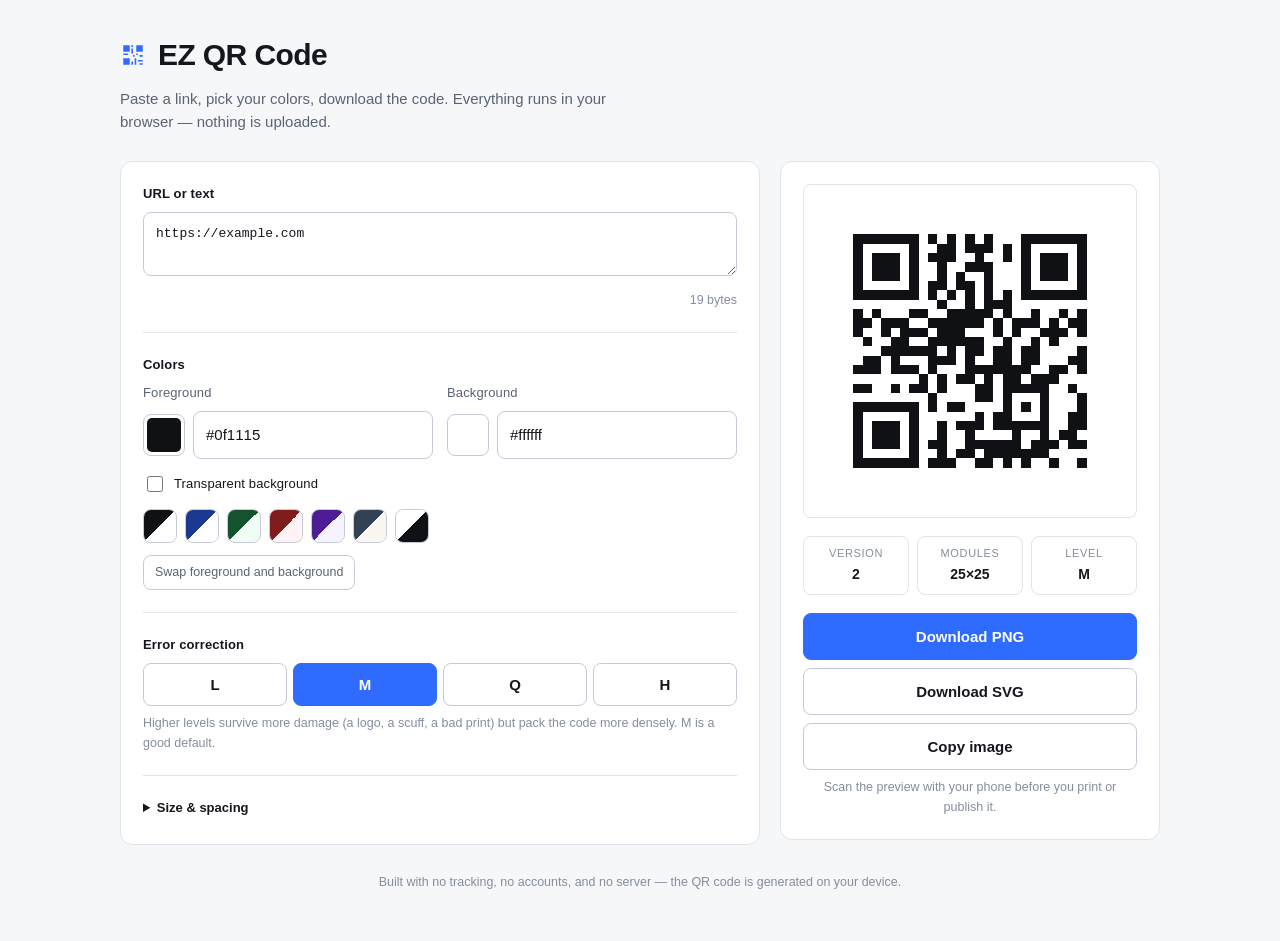
==== public/index.html @ 4f0d3656 "Add EZ QR Code: custom-color QR generator A dependency-free static site that turns a URL into a QR c" ====
<!DOCTYPE html>
<html lang="en">
  <head>
    <meta charset="utf-8" />
    <meta name="viewport" content="width=device-width, initial-scale=1" />
    <title>EZ QR Code — free custom-color QR code generator</title>
    <meta
      name="description"
      content="Paste a URL, pick your colors with a hex code, and download a QR code as PNG or SVG. Free, no sign-up, works offline."
    />
    <meta name="color-scheme" content="dark light" />
    <link rel="stylesheet" href="styles.css" />
    <link
      rel="icon"
      href="data:image/svg+xml,%3Csvg xmlns='http://www.w3.org/2000/svg' viewBox='0 0 16 16'%3E%3Crect width='16' height='16' fill='%230f1115'/%3E%3Cpath fill='%23fff' d='M2 2h4v4H2zM10 2h4v4h-4zM2 10h4v4H2zM7 2h1v1H7zM7 4h1v3H7zM2 7h3v1H2zM8 8h1v1H8zM10 7h1v1h-1zM12 8h2v1h-2zM7 12h1v2H7zM9 10h1v4H9zM11 11h3v1h-3zM12 13h2v1h-2z'/%3E%3C/svg%3E"
    />
  </head>
  <body>
    <div class="app">
      <header class="masthead">
        <h1>
          <span class="mark" aria-hidden="true"></span>
          EZ QR Code
        </h1>
        <p class="tagline">
          Paste a link, pick your colors, download the code. Everything runs in
          your browser — nothing is uploaded.
        </p>
      </header>

      <main class="layout">
        <!-- ------------------------------ Controls ------------------------------ -->
        <section class="panel controls" aria-label="QR code settings">
          <div class="field">
            <label for="content">URL or text</label>
            <textarea
              id="content"
              rows="2"
              spellcheck="false"
              autocapitalize="off"
              autocorrect="off"
              placeholder="https://example.com"
            >https://example.com</textarea>
            <div class="row-between">
              <p class="hint" id="content-hint"></p>
              <p class="hint counter" id="content-counter"></p>
            </div>
            <button type="button" class="ghost-btn hidden" id="add-scheme">
              Add https:// for me
            </button>
          </div>

          <div class="field">
            <span class="label">Colors</span>
            <div class="color-grid">
              <div class="color-field">
                <span class="sub-label" id="fg-label">Foreground</span>
                <div class="color-input">
                  <input
                    type="color"
                    id="fg-picker"
                    value="#0f1115"
                    aria-label="Pick foreground color"
                  />
                  <input
                    type="text"
                    id="fg-hex"
                    class="hex"
                    value="#0f1115"
                    spellcheck="false"
                    autocapitalize="off"
                    autocorrect="off"
                    aria-labelledby="fg-label"
                    aria-describedby="fg-error"
                  />
                </div>
                <p class="error hidden" id="fg-error"></p>
              </div>

              <div class="color-field">
                <span class="sub-label" id="bg-label">Background</span>
                <div class="color-input">
                  <input
                    type="color"
                    id="bg-picker"
                    value="#ffffff"
                    aria-label="Pick background color"
                  />
                  <input
                    type="text"
                    id="bg-hex"
                    class="hex"
                    value="#ffffff"
                    spellcheck="false"
                    autocapitalize="off"
                    autocorrect="off"
                    aria-labelledby="bg-label"
                    aria-describedby="bg-error"
                  />
                </div>
                <p class="error hidden" id="bg-error"></p>
              </div>
            </div>

            <label class="checkbox">
              <input type="checkbox" id="transparent" />
              <span>Transparent background</span>
            </label>

            <div class="presets" id="presets" role="group" aria-label="Color presets"></div>

            <button type="button" class="ghost-btn" id="swap">
              Swap foreground and background
            </button>

            <p class="notice hidden" id="contrast-notice" role="status"></p>
          </div>

          <div class="field">
            <span class="label" id="ecl-label">Error correction</span>
            <div class="segmented" role="radiogroup" aria-labelledby="ecl-label" id="ecl">
              <button type="button" role="radio" data-ecl="L" aria-checked="false">L</button>
              <button type="button" role="radio" data-ecl="M" aria-checked="true" class="active">M</button>
              <button type="button" role="radio" data-ecl="Q" aria-checked="false">Q</button>
              <button type="button" role="radio" data-ecl="H" aria-checked="false">H</button>
            </div>
            <p class="hint">
              Higher levels survive more damage (a logo, a scuff, a bad print)
              but pack the code more densely. M is a good default.
            </p>
          </div>

          <details class="field advanced">
            <summary>Size &amp; spacing</summary>
            <div class="slider-field">
              <label for="size">
                Export size <output id="size-out">1024</output> px
              </label>
              <input
                type="range"
                id="size"
                min="128"
                max="2048"
                step="32"
                value="1024"
              />
            </div>
            <div class="slider-field">
              <label for="margin">
                Quiet zone <output id="margin-out">4</output> modules
              </label>
              <input type="range" id="margin" min="0" max="12" step="1" value="4" />
            </div>
            <p class="hint">
              The quiet zone is the blank border around the code. The spec asks
              for at least 4 modules; going below that can stop scanners from
              finding the code.
            </p>
          </details>
        </section>

        <!-- ------------------------------ Preview ------------------------------ -->
        <section class="panel preview" aria-label="QR code preview">
          <div class="canvas-wrap" id="canvas-wrap">
            <canvas id="canvas" width="512" height="512" role="img" aria-label="QR code preview"></canvas>
          </div>

          <p class="error-box hidden" id="encode-error" role="alert"></p>

          <dl class="meta" id="meta">
            <div><dt>Version</dt><dd id="meta-version">—</dd></div>
            <div><dt>Modules</dt><dd id="meta-modules">—</dd></div>
            <div><dt>Level</dt><dd id="meta-ecl">—</dd></div>
          </dl>

          <div class="actions">
            <button type="button" id="download-png" class="primary-btn">
              Download PNG
            </button>
            <button type="button" id="download-svg" class="secondary-btn">
              Download SVG
            </button>
            <button type="button" id="copy" class="secondary-btn">
              Copy image
            </button>
          </div>
          <p class="hint center" id="action-status" role="status"></p>
          <p class="hint center">
            Scan the preview with your phone before you print or publish it.
          </p>
        </section>
      </main>

      <footer class="footer">
        <p>
          Built with no tracking, no accounts, and no server — the QR code is
          generated on your device.
        </p>
      </footer>
    </div>

    <script src="qr.js"></script>
    <script src="app.js"></script>
  </body>
</html>
---- public/styles.css ----
:root {
  --bg: #0b0d11;
  --bg-elevated: #14171d;
  --bg-input: #0f1218;
  --border: #262b34;
  --border-strong: #39404c;
  --text: #e8ecf2;
  --text-muted: #9aa4b2;
  --text-faint: #6b7482;
  --accent: #5b8cff;
  --accent-hover: #7aa2ff;
  --accent-contrast: #071022;
  --danger: #ff6b6b;
  --warning: #ffc75a;
  --radius: 12px;
  --radius-sm: 8px;
}

@media (prefers-color-scheme: light) {
  :root {
    --bg: #f6f7f9;
    --bg-elevated: #ffffff;
    --bg-input: #ffffff;
    --border: #e0e4ea;
    --border-strong: #c4cbd6;
    --text: #14171d;
    --text-muted: #5a6472;
    --text-faint: #858e9c;
    --accent: #2f6bff;
    --accent-hover: #1d57e8;
    --accent-contrast: #ffffff;
    --danger: #c92a2a;
    --warning: #9a6700;
  }
}

* {
  box-sizing: border-box;
}

html {
  -webkit-text-size-adjust: 100%;
}

body {
  margin: 0;
  padding: 32px 20px 48px;
  background: var(--bg);
  color: var(--text);
  font: 15px/1.55 ui-sans-serif, -apple-system, BlinkMacSystemFont, "Segoe UI",
    Roboto, Helvetica, Arial, sans-serif;
  -webkit-font-smoothing: antialiased;
}

.app {
  max-width: 1040px;
  margin: 0 auto;
}

/* ------------------------------ Masthead ------------------------------ */

.masthead h1 {
  display: flex;
  align-items: center;
  gap: 12px;
  margin: 0 0 8px;
  font-size: 30px;
  letter-spacing: -0.02em;
}

.mark {
  width: 26px;
  height: 26px;
  flex: none;
  border-radius: 6px;
  background-color: var(--accent);
  -webkit-mask: var(--mark-svg) center / contain no-repeat;
  mask: var(--mark-svg) center / contain no-repeat;
  --mark-svg: url("data:image/svg+xml,%3Csvg xmlns='http://www.w3.org/2000/svg' viewBox='0 0 16 16'%3E%3Cpath d='M2 2h4v4H2zM10 2h4v4h-4zM2 10h4v4H2zM7 2h1v1H7zM7 4h1v3H7zM2 7h3v1H2zM8 8h1v1H8zM10 7h1v1h-1zM12 8h2v1h-2zM7 12h1v2H7zM9 10h1v4H9zM11 11h3v1h-3zM12 13h2v1h-2z'/%3E%3C/svg%3E");
}

.tagline {
  margin: 0 0 28px;
  max-width: 62ch;
  color: var(--text-muted);
}

/* ------------------------------ Layout ------------------------------ */

.layout {
  display: grid;
  grid-template-columns: minmax(0, 1fr) minmax(0, 380px);
  gap: 20px;
  align-items: start;
}

@media (max-width: 860px) {
  .layout {
    grid-template-columns: minmax(0, 1fr);
  }
  .preview {
    order: -1;
  }
}

.panel {
  background: var(--bg-elevated);
  border: 1px solid var(--border);
  border-radius: var(--radius);
  padding: 22px;
}

.preview {
  position: sticky;
  top: 20px;
}

@media (max-width: 860px) {
  .preview {
    position: static;
  }
}

/* ------------------------------ Fields ------------------------------ */

.field {
  padding-bottom: 22px;
  margin-bottom: 22px;
  border-bottom: 1px solid var(--border);
}

.field:last-child {
  padding-bottom: 0;
  margin-bottom: 0;
  border-bottom: none;
}

label,
.label,
.sub-label {
  display: block;
  font-size: 13px;
  font-weight: 600;
  letter-spacing: 0.01em;
  margin-bottom: 8px;
}

.sub-label {
  color: var(--text-muted);
  font-weight: 500;
}

textarea,
input[type="text"] {
  width: 100%;
  padding: 11px 12px;
  background: var(--bg-input);
  border: 1px solid var(--border-strong);
  border-radius: var(--radius-sm);
  color: var(--text);
  font: inherit;
  resize: vertical;
}

textarea {
  font-family: ui-monospace, SFMono-Regular, Menlo, Consolas, monospace;
  font-size: 13px;
  min-height: 62px;
}

textarea:focus-visible,
input:focus-visible,
button:focus-visible,
summary:focus-visible {
  outline: 2px solid var(--accent);
  outline-offset: 2px;
}

.row-between {
  display: flex;
  justify-content: space-between;
  align-items: baseline;
  gap: 12px;
}

.hint {
  margin: 8px 0 0;
  font-size: 12.5px;
  color: var(--text-faint);
}

.hint.center {
  text-align: center;
}

.counter {
  flex: none;
  font-variant-numeric: tabular-nums;
}

.error {
  margin: 6px 0 0;
  font-size: 12.5px;
  color: var(--danger);
}

.hidden {
  display: none !important;
}

/* ------------------------------ Colors ------------------------------ */

.color-grid {
  display: grid;
  grid-template-columns: 1fr 1fr;
  gap: 14px;
}

@media (max-width: 420px) {
  .color-grid {
    grid-template-columns: 1fr;
  }
}

.color-input {
  display: flex;
  align-items: center;
  gap: 8px;
}

input[type="color"] {
  width: 42px;
  height: 42px;
  flex: none;
  padding: 0;
  background: none;
  border: 1px solid var(--border-strong);
  border-radius: var(--radius-sm);
  cursor: pointer;
}

input[type="color"]::-webkit-color-swatch-wrapper {
  padding: 3px;
}

input[type="color"]::-webkit-color-swatch {
  border: none;
  border-radius: 5px;
}

input[type="color"]::-moz-color-swatch {
  border: none;
  border-radius: 5px;
}

.hex {
  font-family: ui-monospace, SFMono-Regular, Menlo, Consolas, monospace;
  font-size: 13px;
  text-transform: lowercase;
  min-width: 0;
}

.hex[aria-invalid="true"] {
  border-color: var(--danger);
}

.checkbox {
  display: flex;
  align-items: center;
  gap: 8px;
  margin: 14px 0 0;
  font-weight: 500;
  cursor: pointer;
}

.checkbox input {
  width: 16px;
  height: 16px;
  accent-color: var(--accent);
  cursor: pointer;
}

.presets {
  display: flex;
  flex-wrap: wrap;
  gap: 8px;
  margin-top: 14px;
}

.preset {
  width: 34px;
  height: 34px;
  padding: 0;
  border: 1px solid var(--border-strong);
  border-radius: var(--radius-sm);
  cursor: pointer;
  overflow: hidden;
  position: relative;
}

.preset::after {
  content: "";
  position: absolute;
  inset: 0;
  background: linear-gradient(
    135deg,
    var(--preset-fg) 0 50%,
    var(--preset-bg) 50% 100%
  );
}

.preset:hover {
  border-color: var(--accent);
}

.notice {
  margin: 14px 0 0;
  padding: 10px 12px;
  border-radius: var(--radius-sm);
  font-size: 12.5px;
  border: 1px solid currentColor;
}

.notice.warn {
  color: var(--warning);
}

.notice.bad {
  color: var(--danger);
}

/* ------------------------------ Buttons ------------------------------ */

button {
  font: inherit;
  color: inherit;
  cursor: pointer;
}

.ghost-btn {
  margin-top: 12px;
  padding: 7px 11px;
  background: transparent;
  border: 1px solid var(--border-strong);
  border-radius: var(--radius-sm);
  font-size: 12.5px;
  color: var(--text-muted);
}

.ghost-btn:hover {
  border-color: var(--accent);
  color: var(--text);
}

.segmented {
  display: grid;
  grid-template-columns: repeat(4, 1fr);
  gap: 6px;
}

.segmented button {
  padding: 9px 0;
  background: var(--bg-input);
  border: 1px solid var(--border-strong);
  border-radius: var(--radius-sm);
  font-weight: 600;
}

.segmented button:hover {
  border-color: var(--accent);
}

.segmented button.active {
  background: var(--accent);
  border-color: var(--accent);
  color: var(--accent-contrast);
}

.advanced summary {
  font-size: 13px;
  font-weight: 600;
  cursor: pointer;
  margin-bottom: 4px;
}

.slider-field {
  margin-top: 14px;
}

.slider-field label {
  color: var(--text-muted);
  font-weight: 500;
}

output {
  font-variant-numeric: tabular-nums;
  font-weight: 600;
  color: var(--text);
}

input[type="range"] {
  width: 100%;
  accent-color: var(--accent);
}

/* ------------------------------ Preview ------------------------------ */

.canvas-wrap {
  display: flex;
  align-items: center;
  justify-content: center;
  padding: 12px;
  border: 1px solid var(--border);
  border-radius: var(--radius-sm);
}

/* Checkerboard, shown only when the background is transparent. */
.canvas-wrap.is-transparent {
  background-image: linear-gradient(45deg, var(--border) 25%, transparent 25%),
    linear-gradient(-45deg, var(--border) 25%, transparent 25%),
    linear-gradient(45deg, transparent 75%, var(--border) 75%),
    linear-gradient(-45deg, transparent 75%, var(--border) 75%);
  background-size: 16px 16px;
  background-position: 0 0, 0 8px, 8px -8px, -8px 0;
}

canvas {
  display: block;
  width: 100%;
  height: auto;
  max-width: 320px;
  border-radius: 4px;
  image-rendering: pixelated;
}

.error-box {
  margin: 14px 0 0;
  padding: 11px 12px;
  border: 1px solid var(--danger);
  border-radius: var(--radius-sm);
  color: var(--danger);
  font-size: 13px;
}

.meta {
  display: grid;
  grid-template-columns: repeat(3, 1fr);
  gap: 8px;
  margin: 18px 0;
  padding: 0;
  text-align: center;
}

.meta div {
  padding: 8px 4px;
  background: var(--bg-input);
  border: 1px solid var(--border);
  border-radius: var(--radius-sm);
}

.meta dt {
  font-size: 11px;
  text-transform: uppercase;
  letter-spacing: 0.06em;
  color: var(--text-faint);
}

.meta dd {
  margin: 2px 0 0;
  font-size: 14px;
  font-weight: 600;
  font-variant-numeric: tabular-nums;
}

.actions {
  display: grid;
  gap: 8px;
}

.primary-btn,
.secondary-btn {
  padding: 11px 14px;
  border-radius: var(--radius-sm);
  font-weight: 600;
}

.primary-btn {
  background: var(--accent);
  border: 1px solid var(--accent);
  color: var(--accent-contrast);
}

.primary-btn:hover {
  background: var(--accent-hover);
  border-color: var(--accent-hover);
}

.secondary-btn {
  background: transparent;
  border: 1px solid var(--border-strong);
}

.secondary-btn:hover {
  border-color: var(--accent);
}

button[disabled] {
  opacity: 0.5;
  cursor: not-allowed;
}

/* ------------------------------ Footer ------------------------------ */

.footer {
  margin-top: 28px;
  text-align: center;
  font-size: 12.5px;
  color: var(--text-faint);
}

.footer p {
  margin: 0;
}
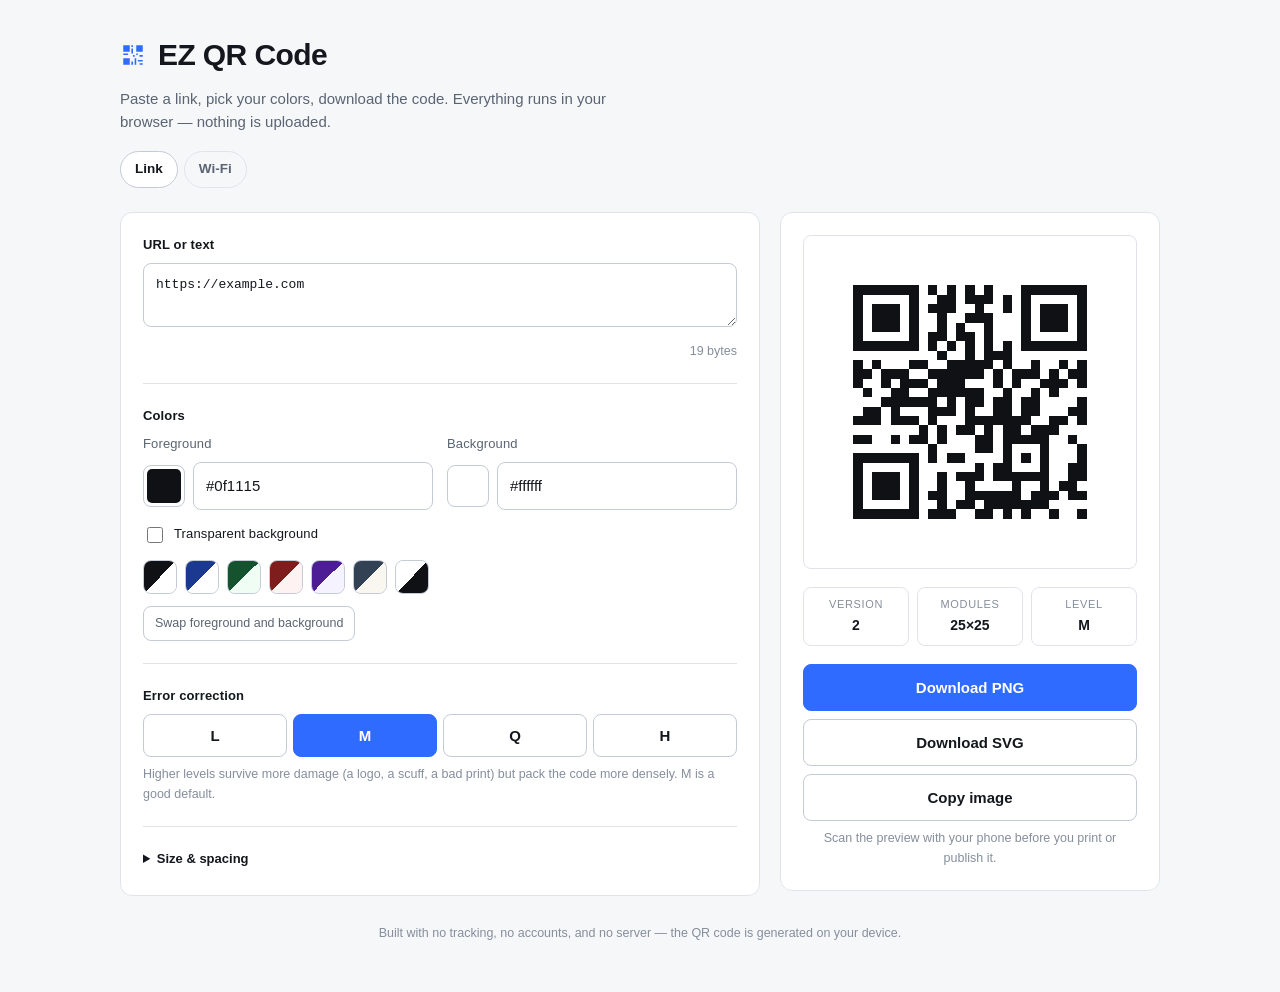
==== commit c8801ba6: "Add Wi-Fi QR code page at /wifi Guests scan the code to join a network instead of typing a password." ====
--- a/public/index.html
+++ b/public/index.html
@@ -26,11 +26,14 @@
           Paste a link, pick your colors, download the code. Everything runs in
           your browser — nothing is uploaded.
         </p>
+        <nav class="tabs" aria-label="QR code type">
+          <a href="/" aria-current="page">Link</a>
+          <a href="/wifi/">Wi-Fi</a>
+        </nav>
       </header>
 
       <main class="layout">
-        <!-- ------------------------------ Controls ------------------------------ -->
-        <section class="panel controls" aria-label="QR code settings">
+        <section class="panel controls" id="qr-controls" aria-label="QR code settings">
           <div class="field">
             <label for="content">URL or text</label>
             <textarea
@@ -49,146 +52,10 @@
               Add https:// for me
             </button>
           </div>
-
-          <div class="field">
-            <span class="label">Colors</span>
-            <div class="color-grid">
-              <div class="color-field">
-                <span class="sub-label" id="fg-label">Foreground</span>
-                <div class="color-input">
-                  <input
-                    type="color"
-                    id="fg-picker"
-                    value="#0f1115"
-                    aria-label="Pick foreground color"
-                  />
-                  <input
-                    type="text"
-                    id="fg-hex"
-                    class="hex"
-                    value="#0f1115"
-                    spellcheck="false"
-                    autocapitalize="off"
-                    autocorrect="off"
-                    aria-labelledby="fg-label"
-                    aria-describedby="fg-error"
-                  />
-                </div>
-                <p class="error hidden" id="fg-error"></p>
-              </div>
-
-              <div class="color-field">
-                <span class="sub-label" id="bg-label">Background</span>
-                <div class="color-input">
-                  <input
-                    type="color"
-                    id="bg-picker"
-                    value="#ffffff"
-                    aria-label="Pick background color"
-                  />
-                  <input
-                    type="text"
-                    id="bg-hex"
-                    class="hex"
-                    value="#ffffff"
-                    spellcheck="false"
-                    autocapitalize="off"
-                    autocorrect="off"
-                    aria-labelledby="bg-label"
-                    aria-describedby="bg-error"
-                  />
-                </div>
-                <p class="error hidden" id="bg-error"></p>
-              </div>
-            </div>
-
-            <label class="checkbox">
-              <input type="checkbox" id="transparent" />
-              <span>Transparent background</span>
-            </label>
-
-            <div class="presets" id="presets" role="group" aria-label="Color presets"></div>
-
-            <button type="button" class="ghost-btn" id="swap">
-              Swap foreground and background
-            </button>
-
-            <p class="notice hidden" id="contrast-notice" role="status"></p>
-          </div>
-
-          <div class="field">
-            <span class="label" id="ecl-label">Error correction</span>
-            <div class="segmented" role="radiogroup" aria-labelledby="ecl-label" id="ecl">
-              <button type="button" role="radio" data-ecl="L" aria-checked="false">L</button>
-              <button type="button" role="radio" data-ecl="M" aria-checked="true" class="active">M</button>
-              <button type="button" role="radio" data-ecl="Q" aria-checked="false">Q</button>
-              <button type="button" role="radio" data-ecl="H" aria-checked="false">H</button>
-            </div>
-            <p class="hint">
-              Higher levels survive more damage (a logo, a scuff, a bad print)
-              but pack the code more densely. M is a good default.
-            </p>
-          </div>
-
-          <details class="field advanced">
-            <summary>Size &amp; spacing</summary>
-            <div class="slider-field">
-              <label for="size">
-                Export size <output id="size-out">1024</output> px
-              </label>
-              <input
-                type="range"
-                id="size"
-                min="128"
-                max="2048"
-                step="32"
-                value="1024"
-              />
-            </div>
-            <div class="slider-field">
-              <label for="margin">
-                Quiet zone <output id="margin-out">4</output> modules
-              </label>
-              <input type="range" id="margin" min="0" max="12" step="1" value="4" />
-            </div>
-            <p class="hint">
-              The quiet zone is the blank border around the code. The spec asks
-              for at least 4 modules; going below that can stop scanners from
-              finding the code.
-            </p>
-          </details>
+          <!-- Colors, error correction and sizing are injected here by qr-ui.js -->
         </section>
 
-        <!-- ------------------------------ Preview ------------------------------ -->
-        <section class="panel preview" aria-label="QR code preview">
-          <div class="canvas-wrap" id="canvas-wrap">
-            <canvas id="canvas" width="512" height="512" role="img" aria-label="QR code preview"></canvas>
-          </div>
-
-          <p class="error-box hidden" id="encode-error" role="alert"></p>
-
-          <dl class="meta" id="meta">
-            <div><dt>Version</dt><dd id="meta-version">—</dd></div>
-            <div><dt>Modules</dt><dd id="meta-modules">—</dd></div>
-            <div><dt>Level</dt><dd id="meta-ecl">—</dd></div>
-          </dl>
-
-          <div class="actions">
-            <button type="button" id="download-png" class="primary-btn">
-              Download PNG
-            </button>
-            <button type="button" id="download-svg" class="secondary-btn">
-              Download SVG
-            </button>
-            <button type="button" id="copy" class="secondary-btn">
-              Copy image
-            </button>
-          </div>
-          <p class="hint center" id="action-status" role="status"></p>
-          <p class="hint center">
-            Scan the preview with your phone before you print or publish it.
-          </p>
-        </section>
+        <section class="panel preview" id="qr-preview" aria-label="QR code preview"></section>
       </main>
 
       <footer class="footer">
@@ -200,6 +67,7 @@
     </div>
 
     <script src="qr.js"></script>
-    <script src="app.js"></script>
+    <script src="qr-ui.js"></script>
+    <script src="link.js"></script>
   </body>
 </html>
--- a/public/styles.css
+++ b/public/styles.css
@@ -80,9 +80,38 @@
 }
 
 .tagline {
-  margin: 0 0 28px;
+  margin: 0 0 18px;
   max-width: 62ch;
   color: var(--text-muted);
+}
+
+/* ------------------------------ Page tabs ------------------------------ */
+
+.tabs {
+  display: flex;
+  gap: 6px;
+  margin-bottom: 24px;
+}
+
+.tabs a {
+  padding: 7px 14px;
+  border: 1px solid var(--border);
+  border-radius: 999px;
+  font-size: 13.5px;
+  font-weight: 600;
+  color: var(--text-muted);
+  text-decoration: none;
+}
+
+.tabs a:hover {
+  border-color: var(--accent);
+  color: var(--text);
+}
+
+.tabs a[aria-current="page"] {
+  background: var(--bg-elevated);
+  border-color: var(--border-strong);
+  color: var(--text);
 }
 
 /* ------------------------------ Layout ------------------------------ */
@@ -151,7 +180,8 @@
 }
 
 textarea,
-input[type="text"] {
+input[type="text"],
+input[type="password"] {
   width: 100%;
   padding: 11px 12px;
   background: var(--bg-input);
@@ -181,6 +211,40 @@
   justify-content: space-between;
   align-items: baseline;
   gap: 12px;
+}
+
+.label-row {
+  margin-top: 18px;
+}
+
+.label-row label {
+  margin-bottom: 0;
+}
+
+.label {
+  display: block;
+}
+
+.label.spaced {
+  margin-top: 20px;
+}
+
+.link-btn {
+  padding: 0;
+  background: none;
+  border: none;
+  font-size: 12.5px;
+  font-weight: 600;
+  color: var(--accent);
+}
+
+.link-btn:hover {
+  text-decoration: underline;
+}
+
+.link-btn[disabled] {
+  color: var(--text-faint);
+  text-decoration: none;
 }
 
 .hint {
@@ -376,6 +440,36 @@
   color: var(--accent-contrast);
 }
 
+/* The Wi-Fi security options need room for words, not single letters. */
+.segmented-wide {
+  grid-template-columns: 1.6fr 1fr 1fr;
+}
+
+.segmented-wide button {
+  font-size: 12.5px;
+  padding: 9px 4px;
+}
+
+/* ------------------------------ Payload readout ------------------------------ */
+
+.payload {
+  margin-top: 18px;
+}
+
+.payload code {
+  display: block;
+  margin-top: 6px;
+  padding: 9px 11px;
+  background: var(--bg-input);
+  border: 1px solid var(--border);
+  border-radius: var(--radius-sm);
+  font-family: ui-monospace, SFMono-Regular, Menlo, Consolas, monospace;
+  font-size: 12px;
+  line-height: 1.5;
+  color: var(--text-muted);
+  overflow-wrap: anywhere;
+}
+
 .advanced summary {
   font-size: 13px;
   font-weight: 600;
@@ -509,6 +603,11 @@
   cursor: not-allowed;
 }
 
+input:disabled {
+  opacity: 0.5;
+  cursor: not-allowed;
+}
+
 /* ------------------------------ Footer ------------------------------ */
 
 .footer {
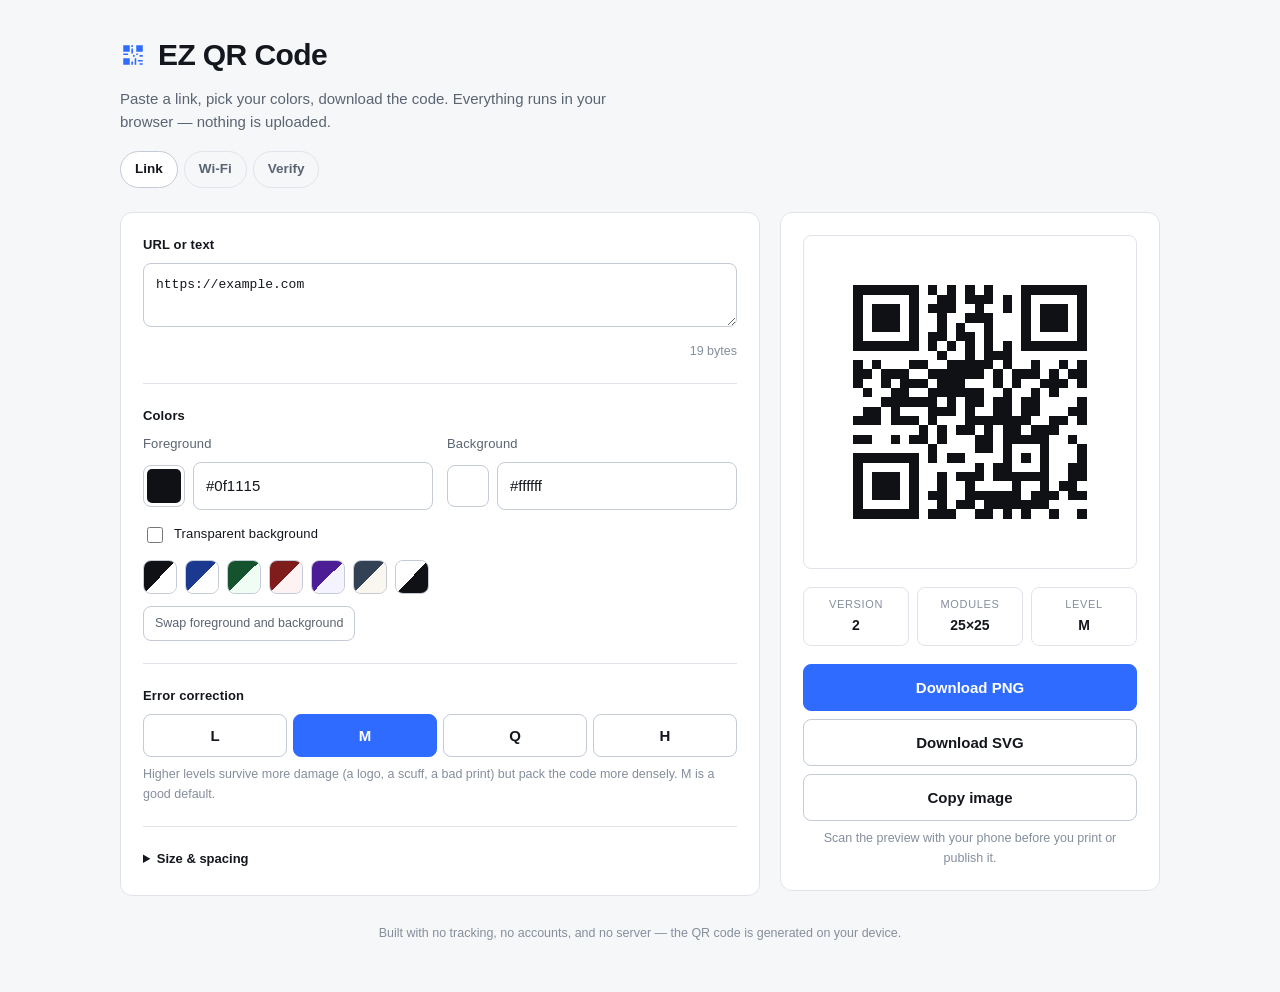
==== commit 2eda5cfd: "Add Verify page at /verify: read a code instead of making one Point the camera at an existing QR cod" ====
--- a/public/index.html
+++ b/public/index.html
@@ -29,6 +29,7 @@
         <nav class="tabs" aria-label="QR code type">
           <a href="/" aria-current="page">Link</a>
           <a href="/wifi/">Wi-Fi</a>
+          <a href="/verify/">Verify</a>
         </nav>
       </header>
 
--- a/public/styles.css
+++ b/public/styles.css
@@ -608,6 +608,197 @@
   cursor: not-allowed;
 }
 
+/* ------------------------------ Scanner ------------------------------ */
+
+.app-narrow {
+  max-width: 560px;
+}
+
+.app-narrow .panel + .panel {
+  margin-top: 16px;
+}
+
+.scanner {
+  position: relative;
+  aspect-ratio: 4 / 3;
+  display: flex;
+  align-items: center;
+  justify-content: center;
+  background: var(--bg-input);
+  border: 1px solid var(--border);
+  border-radius: var(--radius-sm);
+  overflow: hidden;
+}
+
+.scanner video {
+  width: 100%;
+  height: 100%;
+  object-fit: cover;
+  display: none;
+}
+
+.scanner.live video {
+  display: block;
+}
+
+/* Corner brackets, to show roughly where to aim. */
+.scanner-frame {
+  position: absolute;
+  inset: 16%;
+  border-radius: 10px;
+  display: none;
+  box-shadow: 0 0 0 100vmax rgba(0, 0, 0, 0.28);
+}
+
+.scanner.live .scanner-frame {
+  display: block;
+}
+
+.scanner-frame::before,
+.scanner-frame::after {
+  content: "";
+  position: absolute;
+  width: 28px;
+  height: 28px;
+  border: 3px solid #ffffff;
+}
+
+.scanner-frame::before {
+  top: -2px;
+  left: -2px;
+  border-right: none;
+  border-bottom: none;
+  border-radius: 10px 0 0 0;
+}
+
+.scanner-frame::after {
+  bottom: -2px;
+  right: -2px;
+  border-left: none;
+  border-top: none;
+  border-radius: 0 0 10px 0;
+}
+
+.scanner-idle {
+  margin: 0;
+  padding: 0 24px;
+  text-align: center;
+  font-size: 13px;
+  color: var(--text-faint);
+}
+
+.scan-actions,
+.result-actions {
+  display: grid;
+  gap: 8px;
+  margin-top: 16px;
+}
+
+.file-btn {
+  display: block;
+  margin: 0;
+  text-align: center;
+  cursor: pointer;
+  font-weight: 600;
+  font-size: 15px;
+}
+
+/* ------------------------------ Scan result ------------------------------ */
+
+.result-head {
+  display: flex;
+  align-items: center;
+  justify-content: space-between;
+  gap: 12px;
+  margin-bottom: 16px;
+}
+
+.badge {
+  display: inline-block;
+  padding: 4px 11px;
+  background: var(--accent);
+  border-radius: 999px;
+  font-size: 12px;
+  font-weight: 700;
+  letter-spacing: 0.02em;
+  color: var(--accent-contrast);
+}
+
+.details {
+  margin: 0 0 16px;
+  padding: 0;
+  display: grid;
+  gap: 10px;
+}
+
+.details div {
+  display: grid;
+  gap: 2px;
+}
+
+.details dt {
+  font-size: 11px;
+  text-transform: uppercase;
+  letter-spacing: 0.06em;
+  color: var(--text-faint);
+}
+
+.details dd {
+  margin: 0;
+  font-size: 14px;
+  overflow-wrap: anywhere;
+}
+
+.details dd.strong {
+  font-size: 19px;
+  font-weight: 700;
+  letter-spacing: -0.01em;
+}
+
+.secret {
+  font-family: ui-monospace, SFMono-Regular, Menlo, Consolas, monospace;
+  margin-right: 10px;
+  overflow-wrap: anywhere;
+}
+
+.field-block {
+  margin-bottom: 16px;
+}
+
+.payload-raw {
+  display: block;
+  margin-top: 6px;
+  padding: 10px 12px;
+  max-height: 160px;
+  overflow: auto;
+  background: var(--bg-input);
+  border: 1px solid var(--border);
+  border-radius: var(--radius-sm);
+  font-family: ui-monospace, SFMono-Regular, Menlo, Consolas, monospace;
+  font-size: 12.5px;
+  line-height: 1.5;
+  color: var(--text-muted);
+  overflow-wrap: anywhere;
+  user-select: all;
+}
+
+.warnings .notice {
+  margin: 0 0 10px;
+}
+
+a.secondary-btn {
+  display: block;
+  text-align: center;
+  text-decoration: none;
+  color: var(--text);
+}
+
+/* Opening a link we have just flagged should not look like the obvious move. */
+a.secondary-btn.risky {
+  color: var(--danger);
+  border-color: var(--danger);
+}
+
 /* ------------------------------ Footer ------------------------------ */
 
 .footer {
